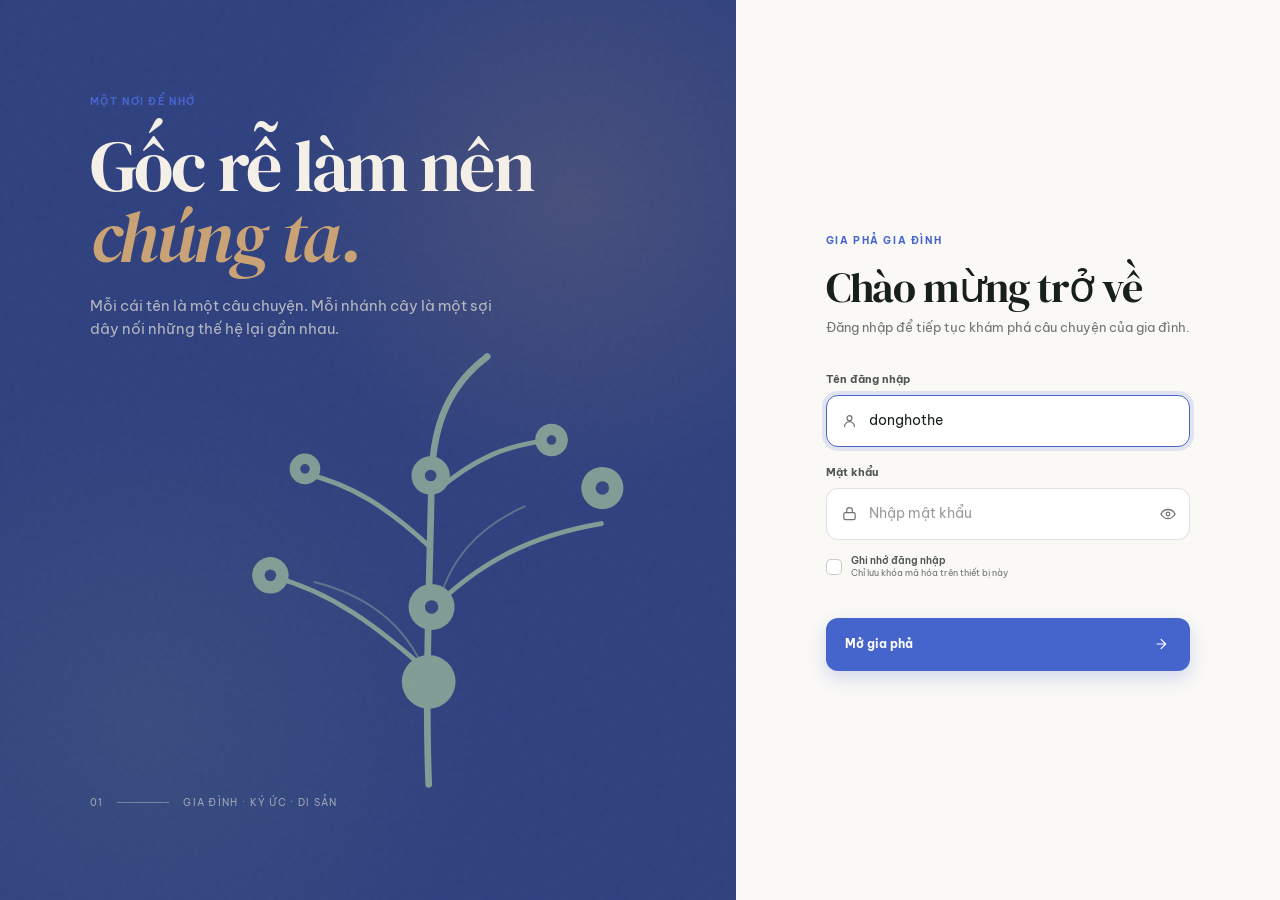
==== index.html @ c6f33d35 "first commit" ====
<!doctype html>
<html lang="vi">
  <head>
    <meta charset="UTF-8" />
    <meta name="viewport" content="width=device-width, initial-scale=1, viewport-fit=cover" />
    <meta name="theme-color" content="#f5f1e9" />
    <meta name="robots" content="noindex, nofollow, noarchive" />
    <title>Gia Phả · Nơi lưu giữ gốc rễ</title>
    <link rel="stylesheet" href="./styles.css" />
  </head>
  <body>
    <svg class="svg-sprite" aria-hidden="true" focusable="false">
      <defs>
        <symbol id="icon-search" viewBox="0 0 24 24"><circle cx="11" cy="11" r="6.8"/><path d="m16.2 16.2 4.3 4.3"/></symbol>
        <symbol id="icon-sun" viewBox="0 0 24 24"><circle cx="12" cy="12" r="3.5"/><path d="M12 2v2.2M12 19.8V22M4.93 4.93l1.55 1.55M17.52 17.52l1.55 1.55M2 12h2.2M19.8 12H22M4.93 19.07l1.55-1.55M17.52 6.48l1.55-1.55"/></symbol>
        <symbol id="icon-moon" viewBox="0 0 24 24"><path d="M20 15.6A8.4 8.4 0 0 1 8.4 4a8.4 8.4 0 1 0 11.6 11.6Z"/></symbol>
        <symbol id="icon-menu" viewBox="0 0 24 24"><path d="M4 7h16M4 12h16M4 17h16"/></symbol>
        <symbol id="icon-close" viewBox="0 0 24 24"><path d="m6 6 12 12M18 6 6 18"/></symbol>
        <symbol id="icon-plus" viewBox="0 0 24 24"><path d="M12 5v14M5 12h14"/></symbol>
        <symbol id="icon-minus" viewBox="0 0 24 24"><path d="M5 12h14"/></symbol>
        <symbol id="icon-home" viewBox="0 0 24 24"><path d="m3.5 10.8 8.5-7 8.5 7v8.7a1.5 1.5 0 0 1-1.5 1.5h-14A1.5 1.5 0 0 1 3.5 19.5Z"/><path d="M9.2 21v-6.2h5.6V21"/></symbol>
        <symbol id="icon-maximize" viewBox="0 0 24 24"><path d="M8.2 4H4v4.2M15.8 4H20v4.2M20 15.8V20h-4.2M4 15.8V20h4.2"/></symbol>
        <symbol id="icon-logout" viewBox="0 0 24 24"><path d="M14 4H5.8A1.8 1.8 0 0 0 4 5.8v12.4A1.8 1.8 0 0 0 5.8 20H14M11 12h9M17 8l4 4-4 4"/></symbol>
        <symbol id="icon-chevron" viewBox="0 0 24 24"><path d="m8 10 4 4 4-4"/></symbol>
        <symbol id="icon-arrow-left" viewBox="0 0 24 24"><path d="m15 5-7 7 7 7M8 12h13"/></symbol>
        <symbol id="icon-calendar" viewBox="0 0 24 24"><rect x="3.5" y="5" width="17" height="16" rx="2"/><path d="M7.5 3v4M16.5 3v4M3.5 9.5h17"/></symbol>
        <symbol id="icon-pin" viewBox="0 0 24 24"><path d="M12 21s6-5.4 6-11a6 6 0 0 0-12 0c0 5.6 6 11 6 11Z"/><circle cx="12" cy="10" r="2"/></symbol>
        <symbol id="icon-briefcase" viewBox="0 0 24 24"><rect x="3" y="7" width="18" height="13" rx="2"/><path d="M8 7V5.5A1.5 1.5 0 0 1 9.5 4h5A1.5 1.5 0 0 1 16 5.5V7M3 12h18M10 12v2h4v-2"/></symbol>
        <symbol id="icon-user" viewBox="0 0 24 24"><circle cx="12" cy="8" r="3.5"/><path d="M5 20a7 7 0 0 1 14 0"/></symbol>
        <symbol id="icon-lock" viewBox="0 0 24 24"><rect x="4" y="10" width="16" height="10" rx="2"/><path d="M8 10V7a4 4 0 0 1 8 0v3"/></symbol>
        <symbol id="icon-eye" viewBox="0 0 24 24"><path d="M2.5 12s3.3-6 9.5-6 9.5 6 9.5 6-3.3 6-9.5 6-9.5-6-9.5-6Z"/><circle cx="12" cy="12" r="2.4"/></symbol>
        <symbol id="icon-info" viewBox="0 0 24 24"><circle cx="12" cy="12" r="9"/><path d="M12 10.5v5M12 7.5h.01"/></symbol>
      </defs>
    </svg>

    <div class="app-shell" id="appShell">
      <section class="login-screen" id="loginScreen" aria-labelledby="loginTitle">
        <div class="login-art" aria-hidden="true">
          <div class="art-grain"></div>
          <div class="art-copy">
            <span class="eyebrow">MỘT NƠI ĐỂ NHỚ</span>
            <h1>Gốc rễ làm nên<br /><em>chúng ta.</em></h1>
            <p>Mỗi cái tên là một câu chuyện. Mỗi nhánh cây là một sợi dây nối những thế hệ lại gần nhau.</p>
          </div>
          <svg class="heritage-illustration" viewBox="0 0 560 500" fill="none">
            <path d="M278 472C274 370 279 264 281 151C283 92 302 54 339 26" stroke="currentColor" stroke-width="7" stroke-linecap="round"/>
            <path d="M280 357C225 307 176 271 114 255M280 291c49-50 105-79 178-91M280 225c-45-42-83-66-131-77M286 166c39-33 74-49 120-53" stroke="currentColor" stroke-width="5" stroke-linecap="round"/>
            <path d="M280 369c-21-61-63-93-121-108M286 292c12-55 44-88 92-110" stroke="currentColor" stroke-width="2" stroke-linecap="round" opacity=".55"/>
            <g fill="currentColor">
              <circle cx="113" cy="254" r="19"/><circle cx="459" cy="163" r="22"/><circle cx="149" cy="143" r="16"/><circle cx="406" cy="113" r="17"/><circle cx="280" cy="150" r="20"/><circle cx="281" cy="287" r="24"/><circle cx="278" cy="365" r="28"/>
            </g>
            <g fill="var(--login-art-bg)" opacity=".9"><circle cx="113" cy="254" r="6"/><circle cx="459" cy="163" r="7"/><circle cx="149" cy="143" r="5"/><circle cx="406" cy="113" r="5"/><circle cx="280" cy="150" r="6"/><circle cx="281" cy="287" r="7"/></g>
          </svg>
          <div class="art-foot"><span>01</span><span class="art-rule"></span><span>GIA ĐÌNH · KÝ ỨC · DI SẢN</span></div>
        </div>

        <div class="login-panel-wrap">
          <form class="login-card" id="loginForm" novalidate>
            <div class="login-heading">
              <span class="eyebrow">GIA PHẢ GIA ĐÌNH</span>
              <h2 id="loginTitle">Chào mừng trở về</h2>
              <p>Đăng nhập để tiếp tục khám phá câu chuyện của gia đình.</p>
            </div>
            <label class="field-label" for="username">Tên đăng nhập</label>
            <div class="input-wrap">
              <svg class="icon"><use href="#icon-user"></use></svg>
              <input id="username" name="username" value="donghothe" autocomplete="username" placeholder="Nhập tên đăng nhập" required />
            </div>
            <label class="field-label" for="password">Mật khẩu</label>
            <div class="input-wrap">
              <svg class="icon"><use href="#icon-lock"></use></svg>
              <input id="password" name="password" type="password" autocomplete="current-password" placeholder="Nhập mật khẩu" required />
              <button class="input-action" type="button" id="togglePassword" aria-label="Hiện mật khẩu"><svg class="icon"><use href="#icon-eye"></use></svg></button>
            </div>
            <label class="remember-row" for="rememberLogin"><input id="rememberLogin" type="checkbox" /><span class="remember-box" aria-hidden="true"></span><span class="remember-copy"><strong>Ghi nhớ đăng nhập</strong><small>Chỉ lưu khóa mã hóa trên thiết bị này</small></span></label>
            <p class="form-error" id="loginError" role="alert"></p>
            <button class="button button-primary login-button" type="submit" id="loginButton"><span class="button-label">Mở gia phả</span><span class="button-loading"><span class="spinner"></span> Đang mở dữ liệu…</span><svg class="button-arrow icon"><use href="#icon-arrow-left"></use></svg></button>
          </form>
        </div>
      </section>

      <section class="main-app" id="mainApp" hidden>
        <header class="topbar">
          <a class="brand" href="#top" aria-label="Về đầu trang">
            <span class="monogram" id="brandMonogram">G</span>
            <span class="brand-text"><strong id="brandName">Gia phả gia đình</strong><small>Family archive</small></span>
          </a>
          <nav class="desktop-nav" aria-label="Điều hướng chính">
            <button class="nav-button active" data-view="tree"><span>Cây gia phả</span></button>
            <button class="nav-button" data-view="members"><span>Thành viên</span></button><div class="desktop-theme-menu"><button class="nav-button theme-nav-trigger" id="desktopThemeMenuButton" aria-expanded="false">Chủ đề <span aria-hidden="true">⌄</span></button><div class="theme-options desktop-theme-options" id="desktopThemeOptions" role="group" aria-label="Chọn chủ đề" hidden></div></div>
          </nav>
          <div class="topbar-actions">
            <button class="icon-button search-trigger" id="searchTrigger" aria-label="Tìm kiếm thành viên"><svg class="icon"><use href="#icon-search"></use></svg><span class="search-hint">Tìm kiếm <kbd>⌘ K</kbd></span></button>
            <button class="icon-button theme-button" id="themeButton" aria-label="Đổi giao diện"><svg class="icon"><use href="#icon-sun"></use></svg></button>
            <button class="button button-quiet logout-button" id="logoutButton"><svg class="icon"><use href="#icon-logout"></use></svg><span>Đăng xuất</span></button>
            <button class="icon-button mobile-menu-button" id="mobileMenuButton" aria-label="Mở menu"><svg class="icon"><use href="#icon-menu"></use></svg></button>
          </div>
        </header>

        <main id="top">
          <section class="intro-section page-wrap">
            <div class="intro-copy">
              <span class="eyebrow">LƯU GIỮ NHỮNG ĐIỀU QUAN TRỌNG</span>
              <h1 id="familyTitle">Gốc rễ của chúng ta</h1>
              <p id="familyDescription">Khám phá những mối liên kết giữa các thế hệ.</p>
            </div>
            <div class="intro-meta"><span class="status-dot"></span><span>Kho lưu trữ riêng tư</span><span class="meta-divider"></span><span id="todayLabel">Mở trong trình duyệt</span></div>
          </section>

          <section class="stats-grid page-wrap" aria-label="Tổng quan gia phả">
            <article class="stat-card stat-featured"><div class="stat-number" id="memberCount">—</div><div><span class="stat-label">Thành viên</span><span class="stat-detail">được lưu giữ</span></div><span class="stat-mark">01</span></article>
            <article class="stat-card"><div class="stat-number" id="generationCount">—</div><div><span class="stat-label">Thế hệ</span><span class="stat-detail">qua thời gian</span></div><span class="stat-mark">02</span></article>
            <article class="stat-card"><div class="stat-number" id="branchCount">—</div><div><span class="stat-label">Nhánh chính</span><span class="stat-detail">đang kết nối</span></div><span class="stat-mark">03</span></article>
          </section>

          <section class="tree-section page-wrap" id="treeView">
            <div class="section-heading">
              <div><span class="eyebrow">BẢN ĐỒ GIA ĐÌNH</span><h2>Cây gia phả</h2></div>
              <div class="view-tools"><div class="segmented-control" role="tablist" aria-label="Chế độ xem"><button class="segment active" data-view="tree" role="tab">Cây</button><button class="segment" data-view="members" role="tab">Danh sách</button></div><button class="icon-button subtle-button" id="fitButton" aria-label="Vừa toàn bộ cây"><svg class="icon"><use href="#icon-maximize"></use></svg></button></div>
            </div>
            <div class="tree-card" id="treeCard">
              <div class="tree-toolbar"><div class="tree-context" id="treeContext"><span class="context-dot"></span><span>Toàn bộ gia phả</span></div><button class="text-button" id="clearFocusButton" hidden>Xem toàn bộ cây <svg class="icon"><use href="#icon-close"></use></svg></button></div>
              <div class="tree-viewport" id="treeViewport" tabindex="0" aria-label="Cây gia phả tương tác. Dùng chuột để kéo, cuộn để phóng to hoặc chọn một thành viên.">
                <div class="tree-loading" id="treeLoading"><span class="spinner"></span><span>Đang sắp xếp các thế hệ…</span></div>
                <svg id="familyTree" role="img" aria-label="Sơ đồ cây gia phả" draggable="false"></svg>
                <div class="generation-rail" id="generationLegend" aria-label="Chọn thế hệ"><div class="generation-rail-track"></div></div>
                <div class="canvas-controls" aria-label="Điều khiển cây gia phả"><button class="canvas-control" id="zoomInButton" aria-label="Phóng to"><svg class="icon"><use href="#icon-plus"></use></svg></button><button class="canvas-control" id="zoomOutButton" aria-label="Thu nhỏ"><svg class="icon"><use href="#icon-minus"></use></svg></button><span class="control-rule"></span><button class="canvas-control" id="homeButton" aria-label="Về trung tâm"><svg class="icon"><use href="#icon-home"></use></svg></button></div>
                <div class="tree-hint"><svg class="icon"><use href="#icon-info"></use></svg><span>Kéo để di chuyển · Cuộn để zoom · Nhấn đúp để xem hồ sơ</span></div>
              </div>
            </div>
          </section>

          <section class="members-section page-wrap" id="membersView" hidden>
            <div class="section-heading"><div><span class="eyebrow">KHO LƯU TRỮ</span><h2>Thành viên gia đình</h2></div><div class="member-sort"><label for="sortMembers">Sắp xếp</label><select id="sortMembers"><option value="name">Theo tên</option><option value="birth">Theo năm sinh</option><option value="generation">Theo thế hệ</option></select><svg class="icon"><use href="#icon-chevron"></use></svg></div></div>
            <div class="members-grid" id="membersGrid"></div>
          </section>
        </main>

        <aside class="detail-drawer" id="detailDrawer" aria-labelledby="detailName" aria-hidden="true"><div class="drawer-backdrop" id="drawerBackdrop"></div><div class="drawer-panel"><div class="drawer-top"><button class="icon-button" id="closeDrawer" aria-label="Đóng thông tin"><svg class="icon"><use href="#icon-close"></use></svg></button><span class="drawer-kicker">HỒ SƠ THÀNH VIÊN</span><button class="icon-button drawer-back" id="drawerBack" aria-label="Quay lại người trước" hidden><svg class="icon"><use href="#icon-arrow-left"></use></svg></button></div><div class="drawer-content" id="drawerContent"></div></div></aside>

        <dialog class="search-dialog" id="searchDialog" aria-labelledby="searchTitle"><div class="search-dialog-inner"><div class="search-head"><div><span class="eyebrow">TÌM TRONG GIA PHẢ</span><h2 id="searchTitle">Tìm một thành viên</h2></div><button class="icon-button" id="closeSearch" aria-label="Đóng tìm kiếm"><svg class="icon"><use href="#icon-close"></use></svg></button></div><div class="search-input-wrap"><svg class="icon"><use href="#icon-search"></use></svg><input id="searchInput" type="search" placeholder="Nhập tên, không dấu cũng được…" autocomplete="off" /></div><div class="search-results" id="searchResults"><div class="search-empty">Bắt đầu nhập để tìm trong gia phả.</div></div><div class="search-foot"><span><kbd>ESC</kbd> đóng</span><span><kbd>↑</kbd><kbd>↓</kbd> di chuyển <kbd>↵</kbd> chọn</span></div></div></dialog>
        <div class="mobile-menu" id="mobileMenu" hidden><button data-view="tree">Cây gia phả</button><button data-view="members">Thành viên</button><button class="theme-menu-trigger" id="themeMenuButton" aria-expanded="false">Chủ đề <span aria-hidden="true">⌄</span></button><div class="theme-options" id="themeOptions" role="group" aria-label="Chọn chủ đề" hidden><button class="theme-option" data-color-theme="blue" aria-checked="false" role="radio"><span class="theme-swatch" style="--swatch:#7692FF"></span><span>Xanh dương</span><small>#7692FF</small></button><button class="theme-option" data-color-theme="red" aria-checked="false" role="radio"><span class="theme-swatch" style="--swatch:#E73F1E"></span><span>Đỏ</span><small>#E73F1E</small></button><button class="theme-option" data-color-theme="yellow" aria-checked="false" role="radio"><span class="theme-swatch" style="--swatch:#FFF449"></span><span>Vàng</span><small>#FFF449</small></button><button class="theme-option" data-color-theme="green" aria-checked="false" role="radio"><span class="theme-swatch" style="--swatch:#7EC151"></span><span>Xanh lá cây</span><small>#7EC151</small></button><button class="theme-option" data-color-theme="orange" aria-checked="false" role="radio"><span class="theme-swatch" style="--swatch:#FF7F50"></span><span>Cam</span><small>#FF7F50</small></button></div><button id="mobileThemeButton">Đổi giao diện sáng/tối</button><button id="mobileLogoutButton">Đăng xuất</button></div>
        <div class="toast" id="toast" role="status" aria-live="polite"></div>
      </section>
    </div>
    <script type="module" src="./app.js"></script>
  </body>
</html>
---- styles.css ----
@import url('https://fonts.googleapis.com/css2?family=Be+Vietnam+Pro:wght@400;500;600;700&family=DM+Serif+Display:ital@0;1&display=swap');

:root {
  color-scheme: light;
  --bg: #f5f1e9;
  --bg-deep: #eee8dc;
  --surface: #fffdf9;
  --surface-raised: #ffffff;
  --surface-muted: #f0ebe1;
  --text: #29302c;
  --text-strong: #1c2622;
  --muted: #7b8179;
  --muted-strong: #626a62;
  --line: rgba(46, 61, 53, .14);
  --line-strong: rgba(46, 61, 53, .26);
  --accent: #4665cc;
  --accent-bright: #3655c0;
  --accent-soft: #e7ecff;
  --copper: #df1515;
  --copper-soft: #f1e2d4;
  --danger: #a05249;
  --shadow-sm: 0 5px 16px rgba(35, 45, 39, .06);
  --shadow-md: 0 18px 50px rgba(35, 45, 39, .11);
  --shadow-lg: 0 28px 75px rgba(35, 45, 39, .18);
  --radius-sm: 10px;
  --radius-md: 16px;
  --radius-lg: 24px;
  --font-body: 'Be Vietnam Pro', 'Segoe UI', system-ui, sans-serif;
  --font-display: 'DM Serif Display', Georgia, serif;
  --ease: cubic-bezier(.22, .61, .36, 1);
  --login-art-bg: #2e407e;
}

[data-theme='dark'] {
  color-scheme: dark;
  --bg: #19221e;
  --bg-deep: #141b18;
  --surface: #202b26;
  --surface-raised: #26332d;
  --surface-muted: #2b3831;
  --text: #e7e9df;
  --text-strong: #fbfaf3;
  --muted: #a2aaa0;
  --muted-strong: #bec5ba;
  --line: rgba(218, 230, 213, .13);
  --line-strong: rgba(218, 230, 213, .28);
  --accent: #a7c5a3;
  --accent-bright: #b9d4b4;
  --accent-soft: #31463a;
  --copper: #e42121;
  --copper-soft: #49392d;
  --danger: #e09b8d;
  --shadow-sm: 0 5px 16px rgba(0, 0, 0, .16);
  --shadow-md: 0 18px 50px rgba(0, 0, 0, .22);
  --shadow-lg: 0 28px 75px rgba(0, 0, 0, .32);
  --login-art-bg: #1c2e27;
}

@media (prefers-color-scheme: dark) {
  [data-theme='system'] {
    color-scheme: dark;
    --bg: #19221e; --bg-deep: #141b18; --surface: #202b26; --surface-raised: #26332d; --surface-muted: #2b3831;
    --text: #e7e9df; --text-strong: #fbfaf3; --muted: #a2aaa0; --muted-strong: #bec5ba;
    --line: rgba(218, 230, 213, .13); --line-strong: rgba(218, 230, 213, .28); --accent: #a7c5a3; --accent-bright: #b9d4b4; --accent-soft: #31463a; --copper: #d0a078; --copper-soft: #49392d; --danger: #e09b8d; --shadow-sm: 0 5px 16px rgba(0, 0, 0, .16); --shadow-md: 0 18px 50px rgba(0, 0, 0, .22); --shadow-lg: 0 28px 75px rgba(0, 0, 0, .32); --login-art-bg: #1c2e27;
  }
}

* { box-sizing: border-box; }
html { scroll-behavior: smooth; }
body { margin: 0; min-width: 320px; overflow-x: hidden; background: var(--bg); color: var(--text); font-family: var(--font-body); font-size: 14px; line-height: 1.55; -webkit-font-smoothing: antialiased; }
button, input, select { font: inherit; }
button { color: inherit; }
button, a { -webkit-tap-highlight-color: transparent; }
button:focus-visible, a:focus-visible, input:focus-visible, select:focus-visible, [tabindex]:focus-visible { outline: 3px solid color-mix(in srgb, var(--accent) 60%, transparent); outline-offset: 3px; }
.svg-sprite { position: absolute; width: 0; height: 0; overflow: hidden; }
.icon { width: 18px; height: 18px; fill: none; stroke: currentColor; stroke-width: 1.7; stroke-linecap: round; stroke-linejoin: round; flex: 0 0 auto; }
.eyebrow { color: var(--accent); font-size: 10px; font-weight: 700; letter-spacing: .16em; line-height: 1.2; }
.page-wrap { width: min(1380px, calc(100% - 80px)); margin-inline: auto; }
[hidden] { display: none !important; }

/* Login */
.login-screen { display: grid; grid-template-columns: minmax(0, 1.15fr) minmax(460px, .85fr); min-height: 100svh; background: var(--surface); animation: fade-in .6s var(--ease); }
.login-art { position: relative; display: flex; flex-direction: column; justify-content: space-between; overflow: hidden; padding: clamp(44px, 7vw, 100px); color: #eee9dc; background: var(--login-art-bg); isolation: isolate; }
.login-art::before { position: absolute; z-index: -1; inset: 0; background: radial-gradient(circle at 78% 22%, rgba(183, 147, 106, .18), transparent 32%), radial-gradient(circle at 20% 80%, rgba(142, 180, 136, .1), transparent 36%); content: ''; }
.art-grain { position: absolute; z-index: -1; inset: 0; opacity: .14; background-image: url("data:image/svg+xml,%3Csvg viewBox='0 0 160 160' xmlns='http://www.w3.org/2000/svg'%3E%3Cfilter id='n'%3E%3CfeTurbulence type='fractalNoise' baseFrequency='.85' numOctaves='3' stitchTiles='stitch'/%3E%3C/filter%3E%3Crect width='100%25' height='100%25' filter='url(%23n)' opacity='.25'/%3E%3C/svg%3E"); pointer-events: none; }
.art-copy { position: relative; z-index: 2; max-width: 520px; }
.art-copy h1 { margin: 20px 0 22px; color: #f5f0e7; font-family: var(--font-display); font-size: clamp(48px, 5.6vw, 86px); font-weight: 400; letter-spacing: -.035em; line-height: .98; }
.art-copy h1 em { color: #c9a275; font-style: italic; }
.art-copy p { max-width: 430px; margin: 0; color: rgba(238, 233, 220, .69); font-size: 15px; }
.heritage-illustration { position: absolute; right: 5%; bottom: 2%; width: min(73%, 620px); height: 69%; color: #a4c2a0; opacity: .7; }
.art-foot { display: flex; align-items: center; gap: 14px; color: rgba(238, 233, 220, .58); font-size: 10px; letter-spacing: .13em; }
.art-rule { width: 52px; height: 1px; background: rgba(238, 233, 220, .35); }
.login-panel-wrap { display: grid; place-items: center; padding: 48px 7vw; background: var(--surface); }
.login-card { width: min(100%, 420px); min-width: 0; }
.monogram { display: grid; place-items: center; width: 42px; height: 42px; border: 1px solid var(--line-strong); border-radius: 13px; color: var(--accent); font-family: var(--font-display); font-size: 24px; line-height: 1; }
.login-heading h2 { margin: 14px 0 8px; color: var(--text-strong); font-family: var(--font-display); font-size: 42px; font-weight: 400; letter-spacing: -.025em; line-height: 1.05; }
.login-heading p { margin: 0 0 34px; color: var(--muted); font-size: 13px; }
.field-label { display: block; margin: 17px 0 7px; color: var(--muted-strong); font-size: 11px; font-weight: 700; }
.input-wrap { display: flex; align-items: center; min-height: 51px; padding: 0 14px; border: 1px solid var(--line); border-radius: 12px; color: var(--muted); background: var(--surface-raised); transition: border-color .2s, box-shadow .2s; }
.input-wrap:focus-within { border-color: var(--accent); box-shadow: 0 0 0 4px color-mix(in srgb, var(--accent) 14%, transparent); }
.input-wrap > .icon { margin-right: 11px; width: 17px; }
.input-wrap input { width: 100%; min-width: 0; padding: 14px 0; border: 0; outline: 0; color: var(--text-strong); background: transparent; }
.input-wrap input::placeholder { color: var(--muted); opacity: .7; }
.input-action { display: grid; place-items: center; width: 34px; height: 34px; margin-right: -8px; border: 0; border-radius: 8px; color: var(--muted); background: transparent; cursor: pointer; }
.input-action:hover { color: var(--accent); background: var(--surface-muted); }
.remember-row { display: flex; align-items: center; gap: 9px; margin: 15px 0 2px; color: var(--muted-strong); cursor: pointer; }
.remember-row input { position: absolute; width: 1px; height: 1px; opacity: 0; pointer-events: none; }
.remember-box { position: relative; display: grid; place-items: center; flex: 0 0 auto; width: 16px; height: 16px; border: 1px solid var(--line-strong); border-radius: 5px; background: var(--surface-raised); transition: background .2s, border-color .2s; }
.remember-box::after { width: 7px; height: 4px; border-bottom: 1.5px solid #fff; border-left: 1.5px solid #fff; content: ''; opacity: 0; transform: rotate(-45deg) translate(1px, -1px); transition: opacity .2s; }
.remember-row input:checked + .remember-box { border-color: var(--accent); background: var(--accent); }
.remember-row input:checked + .remember-box::after { opacity: 1; }
.remember-row input:focus-visible + .remember-box { outline: 3px solid color-mix(in srgb, var(--accent) 26%, transparent); outline-offset: 2px; }
.remember-copy { display: flex; flex-direction: column; gap: 1px; line-height: 1.2; }
.remember-copy strong { color: var(--muted-strong); font-size: 10px; font-weight: 600; }
.remember-copy small { color: var(--muted); font-size: 9px; }
.form-error { min-height: 20px; margin: 10px 0 3px; color: var(--danger); font-size: 12px; }
.button { display: inline-flex; align-items: center; justify-content: center; gap: 9px; min-height: 45px; padding: 0 18px; border: 1px solid transparent; border-radius: 10px; font-size: 12px; font-weight: 700; cursor: pointer; transition: transform .2s var(--ease), background .2s, border-color .2s, box-shadow .2s; }
.button:hover { transform: translateY(-1px); }
.button:active { transform: translateY(0); }
.button-primary { color: var(--accent-contrast, #f8f5ea); background: var(--accent); box-shadow: 0 7px 18px color-mix(in srgb, var(--accent) 22%, transparent); }
.button-primary:hover { background: var(--accent-bright); box-shadow: 0 9px 24px color-mix(in srgb, var(--accent) 30%, transparent); }
.button-quiet { color: var(--muted-strong); border-color: var(--line); background: transparent; }
.button-quiet:hover { color: var(--text-strong); background: var(--surface-muted); }
.login-button { width: 100%; min-height: 53px; margin-top: 6px; border-radius: 12px; }
.button-arrow { transform: rotate(180deg); margin-left: auto; width: 16px; }
.button-loading { display: none; align-items: center; gap: 9px; }
.is-loading .button-label, .is-loading .button-arrow { display: none; }
.is-loading .button-loading { display: inline-flex; }
.spinner { display: inline-block; width: 15px; height: 15px; border: 2px solid currentColor; border-right-color: transparent; border-radius: 50%; animation: spin .8s linear infinite; }
.login-note { display: flex; justify-content: center; align-items: center; gap: 7px; margin: 23px 0 0; color: var(--muted); font-size: 10px; }
.login-note .icon { width: 13px; height: 13px; }

/* App chrome */
.main-app { min-height: 100svh; background: var(--bg); animation: fade-in .5s var(--ease); }
.topbar { position: sticky; z-index: 20; top: 0; display: flex; align-items: center; height: 74px; padding: 0 max(28px, calc((100vw - 1380px) / 2)); border-bottom: 1px solid var(--line); background: color-mix(in srgb, var(--bg) 88%, transparent); backdrop-filter: blur(18px); }
.brand { display: flex; align-items: center; gap: 12px; min-width: 230px; color: inherit; text-decoration: none; }
.brand-text { display: flex; flex-direction: column; line-height: 1.15; }
.brand-text strong { color: var(--text-strong); font-size: 12px; font-weight: 700; }
.brand-text small { margin-top: 3px; color: var(--muted); font-size: 9px; letter-spacing: .08em; text-transform: uppercase; }
.desktop-nav { display: flex; align-self: stretch; gap: 30px; margin-left: 35px; }
.nav-button { position: relative; padding: 0 2px; border: 0; color: var(--muted); background: transparent; font-size: 11px; cursor: pointer; }
.nav-button::after { position: absolute; right: 0; bottom: -1px; left: 0; height: 2px; border-radius: 2px; background: var(--accent); content: ''; opacity: 0; transform: scaleX(.4); transition: opacity .2s, transform .2s; }
.nav-button:hover, .nav-button.active { color: var(--text-strong); }
.nav-button.active::after { opacity: 1; transform: scaleX(1); }
.topbar-actions { display: flex; align-items: center; gap: 9px; margin-left: auto; }
.icon-button { display: inline-grid; place-items: center; width: 38px; height: 38px; padding: 0; border: 1px solid transparent; border-radius: 10px; color: var(--muted-strong); background: transparent; cursor: pointer; transition: color .2s, background .2s, border-color .2s; }
.icon-button:hover { border-color: var(--line); color: var(--text-strong); background: var(--surface-muted); }
.search-trigger { display: flex; justify-content: flex-start; width: 180px; padding: 0 10px; gap: 9px; border-color: var(--line); }
.search-trigger .icon { width: 16px; color: var(--muted); }
.search-hint { display: flex; align-items: center; justify-content: space-between; width: 100%; color: var(--muted); font-size: 11px; }
kbd { padding: 2px 5px; border: 1px solid var(--line); border-bottom-width: 2px; border-radius: 4px; color: var(--muted); font: 10px var(--font-body); }
.mobile-menu-button { display: none; }

/* Intro */
.intro-section { display: flex; align-items: flex-end; justify-content: space-between; gap: 30px; padding-top: clamp(46px, 7vw, 92px); padding-bottom: 34px; }
.intro-copy h1 { margin: 13px 0 8px; color: var(--text-strong); font-family: var(--font-display); font-size: clamp(42px, 5vw, 68px); font-weight: 400; letter-spacing: -.035em; line-height: 1; }
.intro-copy p { margin: 0; color: var(--muted); font-size: 13px; }
.intro-meta { display: flex; align-items: center; gap: 9px; padding-bottom: 7px; color: var(--muted); font-size: 10px; white-space: nowrap; }
.status-dot, .context-dot { display: inline-block; width: 7px; height: 7px; border-radius: 50%; background: #79a278; box-shadow: 0 0 0 4px color-mix(in srgb, #79a278 15%, transparent); }
.meta-divider { width: 1px; height: 15px; margin: 0 4px; background: var(--line); }
.stats-grid { display: grid; grid-template-columns: repeat(3, 1fr); gap: 12px; margin-bottom: clamp(52px, 7vw, 94px); }
.stat-card { position: relative; display: flex; align-items: baseline; gap: 16px; min-height: 104px; padding: 25px 28px; overflow: hidden; border: 1px solid var(--line); border-radius: var(--radius-md); background: var(--surface); }
.stat-featured { border-color: color-mix(in srgb, var(--accent) 35%, var(--line)); background: var(--accent-soft); }
.stat-number { color: var(--text-strong); font-family: var(--font-display); font-size: 43px; line-height: .9; }
.stat-label { display: block; color: var(--text-strong); font-size: 12px; font-weight: 700; }
.stat-detail { display: block; margin-top: 3px; color: var(--muted); font-size: 10px; }
.stat-mark { position: absolute; right: 20px; top: 18px; color: var(--muted); font-size: 9px; letter-spacing: .1em; opacity: .7; }

/* Tree section */
.tree-section, .members-section { padding-bottom: 80px; }
.section-heading { display: flex; align-items: flex-end; justify-content: space-between; margin-bottom: 19px; }
.section-heading h2 { margin: 9px 0 0; color: var(--text-strong); font-family: var(--font-display); font-size: 34px; font-weight: 400; letter-spacing: -.02em; line-height: 1; }
.view-tools { display: flex; align-items: center; gap: 9px; }
.segmented-control { display: flex; align-items: center; padding: 3px; border: 1px solid var(--line); border-radius: 9px; background: var(--surface); }
.segment { min-height: 30px; padding: 0 13px; border: 0; border-radius: 6px; color: var(--muted); background: transparent; font-size: 10px; cursor: pointer; }
.segment.active { color: var(--text-strong); background: var(--surface-muted); box-shadow: var(--shadow-sm); }
.subtle-button { border-color: var(--line); background: var(--surface); }
.tree-card { position: relative; overflow: hidden; border: 1px solid var(--line); border-radius: var(--radius-lg); background: var(--surface); box-shadow: var(--shadow-sm); }
.tree-toolbar { position: absolute; z-index: 4; top: 0; right: 0; left: 0; display: flex; align-items: center; justify-content: space-between; min-height: 57px; padding: 0 20px; border-bottom: 1px solid var(--line); background: color-mix(in srgb, var(--surface) 88%, transparent); backdrop-filter: blur(10px); }
.tree-context { display: flex; align-items: center; gap: 9px; color: var(--muted-strong); font-size: 10px; }
.text-button { display: inline-flex; align-items: center; gap: 6px; padding: 7px 9px; border: 0; border-radius: 7px; color: var(--accent); background: var(--accent-soft); font-size: 10px; font-weight: 700; cursor: pointer; }
.text-button .icon { width: 13px; height: 13px; }
.tree-viewport { position: relative; height: clamp(560px, 65vh, 760px); overflow: hidden; touch-action: none; cursor: grab; background-color: var(--surface); background-image: radial-gradient(color-mix(in srgb, var(--accent) 15%, transparent) .7px, transparent .7px); background-size: 23px 23px; }
.tree-viewport.is-dragging { cursor: grabbing; }
.tree-viewport::after { position: absolute; z-index: 0; inset: 0; background: linear-gradient(180deg, color-mix(in srgb, var(--surface) 10%, transparent), transparent 24%, transparent 77%, color-mix(in srgb, var(--surface) 45%, transparent)); pointer-events: none; content: ''; }
#familyTree { position: absolute; z-index: 1; inset: 57px 0 0; width: 100%; height: calc(100% - 57px); overflow: visible; }
.tree-loading { position: absolute; z-index: 5; inset: 57px 0 0; display: flex; align-items: center; justify-content: center; gap: 10px; color: var(--muted); font-size: 11px; background: color-mix(in srgb, var(--surface) 92%, transparent); transition: opacity .4s; }
.tree-loading.is-done { opacity: 0; pointer-events: none; }
.generation-rail { position: absolute; z-index: 5; top: 57px; bottom: 0; left: 0; width: 94px; overflow-x: hidden; overflow-y: auto; border-right: 1px solid var(--line); background: color-mix(in srgb, var(--surface) 84%, transparent); scrollbar-width: thin; scrollbar-color: var(--line-strong) transparent; touch-action: pan-y; backdrop-filter: blur(8px); }
.generation-rail::after { position: absolute; inset: 0 0 0 auto; width: 18px; background: linear-gradient(90deg, transparent, color-mix(in srgb, var(--surface) 86%, transparent)); content: ''; pointer-events: none; }
.generation-rail-track { position: relative; min-height: 100%; }
.generation-rail-button { position: absolute; left: 0; display: flex; align-items: center; width: 100%; min-height: 49px; padding: 7px 8px 7px 12px; border: 0; color: var(--muted); background: transparent; text-align: left; cursor: pointer; transition: color .25s, opacity .25s, background .25s; }
.generation-rail-button::before { width: 2px; height: 25px; margin-right: 9px; border-radius: 2px; background: var(--line-strong); content: ''; transition: background .25s, height .25s; }
.generation-rail-button span { display: block; max-width: 58px; font-size: 8px; font-weight: 700; letter-spacing: .12em; line-height: 1.35; }
.generation-rail-button:hover { color: var(--text-strong); background: color-mix(in srgb, var(--accent-soft) 60%, transparent); }
.generation-rail-button.active { color: var(--accent); background: color-mix(in srgb, var(--accent-soft) 72%, transparent); }
.generation-rail-button.active::before { height: 32px; background: var(--accent); }
.canvas-controls { position: absolute; z-index: 4; right: 18px; bottom: 18px; display: flex; align-items: center; padding: 5px; border: 1px solid var(--line); border-radius: 11px; background: color-mix(in srgb, var(--surface) 90%, transparent); box-shadow: var(--shadow-sm); backdrop-filter: blur(10px); }
.canvas-control { display: grid; place-items: center; width: 35px; height: 35px; border: 0; border-radius: 7px; color: var(--muted-strong); background: transparent; cursor: pointer; }
.canvas-control:hover { color: var(--text-strong); background: var(--surface-muted); }
.canvas-control .icon { width: 16px; height: 16px; }
.control-rule { width: 1px; height: 18px; margin: 0 3px; background: var(--line); }
.tree-hint { position: absolute; z-index: 3; bottom: 23px; left: 22px; display: flex; align-items: center; gap: 6px; color: var(--muted); font-size: 10px; opacity: .75; pointer-events: none; }
.tree-hint .icon { width: 13px; height: 13px; }

/* SVG tree */
.tree-node { cursor: pointer; outline: none; transition: opacity .3s; }
.tree-node .node-card { fill: var(--surface-raised); stroke: var(--line); stroke-width: 1.2; filter: drop-shadow(0 5px 7px rgba(35, 45, 39, .07)); transition: fill .25s, stroke .25s, stroke-width .25s; }
.node-photo { clip-path: circle(50% at 50% 50%); opacity: 0; transition: opacity .25s; }
.node-photo.loaded { opacity: 1; }
.node-photo.failed { display: none; }
.tree-node:hover .node-card, .tree-node:focus .node-card { stroke: var(--accent); }
.tree-node.selected .node-card { fill: var(--accent-soft); stroke: var(--accent); stroke-width: 2; }
.tree-node.related .node-card { stroke: color-mix(in srgb, var(--accent) 65%, var(--line)); }
.tree-node.dimmed { opacity: .27; }
.node-avatar { fill: var(--surface-muted); stroke: var(--line); stroke-width: 1; }
.tree-node.selected .node-avatar { fill: var(--surface); stroke: var(--accent); }
.node-avatar-text { fill: var(--accent); font: 700 12px var(--font-body); text-anchor: middle; dominant-baseline: central; }
.node-name { fill: var(--text-strong); font: 700 12px var(--font-body); }
.node-date { fill: var(--muted); font: 10px var(--font-body); }
.node-role { fill: var(--accent); font: 9px var(--font-body); }
.tree-edge { fill: none; stroke: color-mix(in srgb, var(--accent) 45%, var(--line)); stroke-width: 1.5; stroke-linecap: round; stroke-linejoin: round; transition: opacity .3s, stroke .3s, stroke-width .3s; }
.tree-edge.spouse { stroke: color-mix(in srgb, var(--copper) 64%, var(--line)); stroke-dasharray: 3 3; }
.tree-edge.dimmed { opacity: .13; }
.tree-edge.related { stroke: var(--accent-bright); stroke-width: 2.6; }
.tree-edge.sibling { stroke: color-mix(in srgb, var(--accent) 62%, var(--line)); stroke-width: 1.5; stroke-dasharray: 2 4; }
.generation-label { fill: var(--muted); font: 700 9px var(--font-body); letter-spacing: 1.5px; opacity: .7; }
.generation-band { fill: var(--accent); opacity: 0; pointer-events: none; transition: opacity .25s; }
.generation-band.active { opacity: .045; }

/* Members */
.member-sort { position: relative; display: flex; align-items: center; gap: 9px; color: var(--muted); font-size: 10px; }
.member-sort select { appearance: none; padding: 7px 29px 7px 10px; border: 1px solid var(--line); border-radius: 8px; outline: none; color: var(--text); background: var(--surface); font-size: 11px; cursor: pointer; }
.member-sort > .icon { position: absolute; right: 7px; width: 13px; pointer-events: none; }
.members-grid { display: grid; grid-template-columns: repeat(auto-fill, minmax(220px, 1fr)); gap: 13px; }
.member-list-card { display: flex; align-items: center; gap: 13px; min-height: 98px; padding: 17px; border: 1px solid var(--line); border-radius: var(--radius-md); background: var(--surface); text-align: left; cursor: pointer; transition: transform .25s var(--ease), border-color .25s, box-shadow .25s; }
.member-list-card:hover { border-color: var(--accent); box-shadow: var(--shadow-sm); transform: translateY(-2px); }
.member-avatar { position: relative; display: grid; place-items: center; flex: 0 0 auto; width: 44px; height: 44px; overflow: hidden; border-radius: 14px; color: var(--accent); background: var(--accent-soft); font-family: var(--font-display); font-size: 20px; }
.avatar-fallback { position: relative; z-index: 1; transition: opacity .25s; }
.member-photo { position: absolute; z-index: 2; inset: 0; width: 100%; height: 100%; object-fit: cover; opacity: 0; transition: opacity .25s; }
[data-photo-frame].has-photo .member-photo { opacity: 1; }
[data-photo-frame].has-photo .avatar-fallback { opacity: 0; }
.member-photo.failed { display: none; }
.member-list-card h3 { overflow: hidden; margin: 0; color: var(--text-strong); font-size: 12px; text-overflow: ellipsis; white-space: nowrap; }
.member-list-card p { margin: 4px 0 0; color: var(--muted); font-size: 10px; }
.member-list-card .icon { width: 14px; margin-left: auto; color: var(--muted); }

/* Drawer */
.detail-drawer { position: fixed; z-index: 40; inset: 0; visibility: hidden; pointer-events: none; transition: visibility 0s linear .35s; }
.detail-drawer.is-open { visibility: visible; pointer-events: auto; transition-delay: 0s; }
.drawer-backdrop { position: absolute; inset: 0; background: rgba(22, 31, 26, .28); opacity: 0; pointer-events: none; transition: opacity .35s var(--ease); backdrop-filter: blur(2px); }
.is-open .drawer-backdrop { opacity: 1; pointer-events: auto; }
.drawer-panel { position: absolute; top: 12px; right: 12px; bottom: 12px; display: flex; flex-direction: column; width: min(430px, calc(100% - 24px)); overflow: hidden; border: 1px solid var(--line); border-radius: 21px; background: var(--surface); box-shadow: var(--shadow-lg); pointer-events: auto; touch-action: pan-y; transform: translateX(calc(100% + 20px)); transition: transform .42s var(--ease); }
.is-open .drawer-panel { transform: translateX(0); }
.drawer-top { position: relative; display: flex; align-items: center; justify-content: space-between; min-height: 64px; padding: 0 18px; border-bottom: 1px solid var(--line); }
.drawer-top .icon-button { border-color: var(--line); }
.drawer-kicker { color: var(--muted); font-size: 9px; font-weight: 700; letter-spacing: .15em; }
.drawer-back { position: absolute; right: 18px; }
.drawer-content { overflow: auto; padding: 30px 30px 40px; }
.person-hero { display: flex; flex-direction: column; align-items: center; justify-content: center; gap: 15px; padding-bottom: 26px; border-bottom: 1px solid var(--line); text-align: center; }
.person-hero-avatar { position: relative; display: grid; place-items: center; flex: 0 0 auto; width: 128px; height: 128px; overflow: hidden; border: 1px solid var(--accent); border-radius: 36px; color: var(--accent); background: var(--accent-soft); font-family: var(--font-display); font-size: 42px; box-shadow: 0 12px 28px color-mix(in srgb, var(--accent) 14%, transparent); }
.person-hero-avatar .member-photo { border-radius: inherit; }
.person-hero h2 { margin: 0 0 6px; color: var(--text-strong); font-family: var(--font-display); font-size: 29px; font-weight: 400; line-height: 1.05; }
.person-years { margin: 0; color: var(--muted); font-size: 12px; }
.person-facts { display: grid; grid-template-columns: 1fr 1fr; gap: 1px; margin: 24px 0; overflow: hidden; border: 1px solid var(--line); border-radius: 12px; background: var(--line); }
.person-fact { min-height: 73px; padding: 13px; background: var(--surface); }
.person-fact .icon { width: 15px; height: 15px; margin-bottom: 5px; color: var(--accent); }
.person-fact strong { display: block; overflow: hidden; color: var(--text-strong); font-size: 11px; font-weight: 600; text-overflow: ellipsis; white-space: nowrap; }
.person-fact span { display: block; margin-top: 2px; color: var(--muted); font-size: 9px; }
.drawer-block { margin-top: 25px; }
.drawer-block h3 { margin: 0 0 11px; color: var(--muted); font-size: 10px; font-weight: 700; letter-spacing: .12em; text-transform: uppercase; }
.relation-list { display: flex; flex-direction: column; gap: 7px; }
.relation-button { display: flex; align-items: center; gap: 10px; width: 100%; min-height: 49px; padding: 7px 9px; border: 1px solid var(--line); border-radius: 10px; color: inherit; background: transparent; text-align: left; cursor: pointer; transition: border-color .2s, background .2s; }
.relation-button:hover { border-color: var(--accent); background: var(--accent-soft); }
.relation-avatar { display: grid; place-items: center; width: 32px; height: 32px; border-radius: 9px; color: var(--accent); background: var(--surface-muted); font-family: var(--font-display); font-size: 16px; }
.relation-text { flex: 1; min-width: 0; }
.relation-text strong { display: block; overflow: hidden; color: var(--text-strong); font-size: 11px; text-overflow: ellipsis; white-space: nowrap; }
.relation-text span { display: block; color: var(--muted); font-size: 9px; }
.relation-button > .icon { width: 14px; color: var(--muted); transform: rotate(180deg); }
.person-note { margin: 0; padding: 13px 14px; border-left: 2px solid var(--copper); color: var(--muted-strong); background: var(--copper-soft); font-size: 11px; }
.lineage-actions { display: grid; grid-template-columns: 1fr 1fr 1fr; gap: 6px; }
.lineage-button { padding: 9px 4px; border: 1px solid var(--line); border-radius: 8px; color: var(--muted-strong); background: transparent; font-size: 10px; cursor: pointer; }
.lineage-button:hover, .lineage-button.active { border-color: var(--accent); color: var(--accent); background: var(--accent-soft); }

/* Search */
.search-dialog { width: min(600px, calc(100% - 28px)); padding: 0; border: 1px solid var(--line); border-radius: 19px; color: var(--text); background: var(--surface); box-shadow: var(--shadow-lg); }
.search-dialog::backdrop { background: rgba(22, 31, 26, .32); backdrop-filter: blur(4px); }
.search-dialog-inner { padding: 25px; }
.search-head { display: flex; align-items: flex-start; justify-content: space-between; margin-bottom: 20px; }
.search-head h2 { margin: 8px 0 0; color: var(--text-strong); font-family: var(--font-display); font-size: 28px; font-weight: 400; line-height: 1; }
.search-input-wrap { display: flex; align-items: center; min-height: 52px; padding: 0 15px; border: 1px solid var(--accent); border-radius: 11px; color: var(--accent); background: var(--surface-raised); box-shadow: 0 0 0 4px color-mix(in srgb, var(--accent) 11%, transparent); }
.search-input-wrap input { width: 100%; padding: 14px 12px; border: 0; outline: 0; color: var(--text-strong); background: transparent; }
.search-results { display: flex; flex-direction: column; gap: 5px; min-height: 140px; max-height: 360px; margin: 17px -7px 0; overflow-y: auto; }
.search-empty { display: grid; place-items: center; min-height: 130px; color: var(--muted); font-size: 11px; }
.search-result { display: flex; align-items: center; gap: 11px; padding: 9px; border: 1px solid transparent; border-radius: 10px; text-align: left; cursor: pointer; }
.search-result:hover, .search-result.highlighted { border-color: var(--line); background: var(--surface-muted); }
.search-result .member-avatar { width: 38px; height: 38px; border-radius: 11px; font-size: 17px; }
.search-result-copy { flex: 1; min-width: 0; }
.search-result-copy strong { display: block; overflow: hidden; color: var(--text-strong); font-size: 11px; text-overflow: ellipsis; white-space: nowrap; }
.search-result-copy span { display: block; margin-top: 2px; color: var(--muted); font-size: 10px; }
.search-result > .icon { width: 14px; color: var(--muted); transform: rotate(180deg); }
.search-foot { display: flex; justify-content: space-between; margin-top: 12px; color: var(--muted); font-size: 9px; }
.search-foot kbd { margin-left: 3px; }
.search-foot kbd:first-child { margin-left: 0; }

.mobile-menu { position: fixed; z-index: 30; top: 64px; right: 15px; display: flex; flex-direction: column; min-width: 190px; padding: 6px; border: 1px solid var(--line); border-radius: 12px; background: var(--surface); box-shadow: var(--shadow-md); animation: slide-down .2s var(--ease); }
.mobile-menu button { padding: 12px; border: 0; border-radius: 7px; color: var(--muted-strong); background: transparent; text-align: left; font-size: 11px; cursor: pointer; }
.mobile-menu button:hover { color: var(--text-strong); background: var(--surface-muted); }
.toast { position: fixed; z-index: 70; right: 20px; bottom: 20px; max-width: 330px; padding: 12px 15px; border: 1px solid var(--line); border-radius: 10px; color: var(--text-strong); background: var(--surface-raised); box-shadow: var(--shadow-md); font-size: 11px; opacity: 0; pointer-events: none; transform: translateY(12px); transition: opacity .25s, transform .25s; }
.toast.is-visible { opacity: 1; transform: translateY(0); }

@keyframes fade-in { from { opacity: 0; } to { opacity: 1; } }
@keyframes slide-down { from { opacity: 0; transform: translateY(-6px); } to { opacity: 1; transform: translateY(0); } }
@keyframes spin { to { transform: rotate(360deg); } }

@media (max-width: 900px) {
  .login-screen { grid-template-columns: minmax(0, 1fr) minmax(360px, .9fr); }
  .login-art { padding: 50px 42px; }
  .heritage-illustration { right: -13%; width: 72%; }
  .brand { min-width: 0; }
  .desktop-nav { margin-left: 18px; gap: 17px; }
  .search-trigger { width: 39px; padding: 0; justify-content: center; }
  .search-hint { display: none; }
  .page-wrap { width: min(100% - 44px, 1380px); }
}

@media (max-width: 700px) {
  .login-screen { display: block; min-height: 100svh; }
  .login-art { min-height: 246px; padding: 34px 25px 26px; }
  .art-copy h1 { margin: 12px 0 0; font-size: 43px; }
  .art-copy p { display: none; }
  .heritage-illustration { right: -15%; bottom: -18%; width: 66%; height: 96%; opacity: .62; }
  .art-foot { position: absolute; right: 25px; bottom: 27px; font-size: 8px; }
  .art-foot span:first-child, .art-rule { display: none; }
  .login-panel-wrap { display: block; padding: 37px 25px 42px; }
  .login-heading p { max-width: 100%; }
  .login-heading h2 { font-size: 35px; }
  .login-heading p { margin-bottom: 27px; }
  .topbar { height: 64px; padding: 0 15px; }
  .brand-text small { display: none; }
  .brand-text strong { max-width: 150px; overflow: hidden; text-overflow: ellipsis; white-space: nowrap; }
  .desktop-nav, .logout-button { display: none; }
  .mobile-menu-button { display: inline-grid; }
  .theme-button { display: none; }
  .topbar-actions { gap: 2px; }
  .page-wrap { width: calc(100% - 30px); }
  .intro-section { display: block; padding-top: 43px; padding-bottom: 25px; }
  .intro-copy h1 { font-size: 43px; }
  .intro-meta { padding-top: 20px; font-size: 9px; }
  .stats-grid { gap: 7px; margin-bottom: 56px; }
  .stat-card { display: block; min-height: 101px; padding: 17px 13px; }
  .stat-number { margin-bottom: 9px; font-size: 36px; }
  .stat-label { font-size: 10px; }
  .stat-detail { font-size: 9px; }
  .stat-mark { top: 11px; right: 11px; font-size: 8px; }
  .section-heading { align-items: center; }
  .section-heading h2 { font-size: 30px; }
  .view-tools .subtle-button { display: none; }
  .segmented-control { display: none; }
  .tree-card { margin-inline: -15px; border-radius: 0; border-right: 0; border-left: 0; }
  .tree-viewport { height: 610px; }
  .tree-hint { display: none; }
  .generation-rail { width: 56px; }
  .generation-rail-button { justify-content: center; min-height: 45px; padding: 5px 3px; }
  .generation-rail-button::before { display: none; }
  .generation-rail-button span { max-width: 48px; font-size: 7px; letter-spacing: .08em; text-align: center; }
  .tree-toolbar { padding: 0 15px; }
  .drawer-panel { top: auto; right: 0; bottom: 0; left: 0; width: 100%; max-height: min(87svh, 730px); border-right: 0; border-bottom: 0; border-radius: 22px 22px 0 0; transform: translateY(100%); }
  .is-open .drawer-panel { transform: translateY(0); }
  .drawer-top { min-height: 57px; }
  .drawer-top::before { position: absolute; top: 9px; left: calc(50% - 18px); width: 36px; height: 3px; border-radius: 4px; background: var(--line-strong); content: ''; }
  .drawer-kicker { margin-top: 7px; }
  .drawer-content { padding: 24px 20px 34px; }
  .search-dialog { width: 100%; height: 100%; max-height: 100%; margin: 0; border: 0; border-radius: 0; }
  .search-dialog-inner { padding: 22px 17px; }
  .search-results { max-height: calc(100svh - 250px); }
  .search-foot { display: none; }
  .members-section { padding-top: 43px; }
  .member-sort label { display: none; }
  .members-grid { grid-template-columns: 1fr; }
}

@media (max-width: 390px) {
  .art-copy h1 { font-size: 37px; }
  .art-foot { letter-spacing: .07em; }
  .intro-copy h1 { font-size: 38px; }
  .stat-card { padding-inline: 10px; }
  .stat-number { font-size: 32px; }
}

@media (prefers-reduced-motion: reduce) {
  *, *::before, *::after { animation-duration: .01ms !important; animation-iteration-count: 1 !important; scroll-behavior: auto !important; transition-duration: .01ms !important; }
}

/* The tree canvas is a drag surface, so its cards must never become a text-selection surface. */
.tree-viewport,
.tree-viewport * {
  -webkit-user-select: none;
  -moz-user-select: none;
  -ms-user-select: none;
  user-select: none;
  -webkit-touch-callout: none;
}

/* Prevent native image/layer dragging from competing with camera pan. */
.tree-viewport svg,.tree-viewport svg *{-webkit-user-drag:none;user-drag:none}

/* Birth-order badge: distinct from generation labels and omitted when siblingOrder is unavailable. */
.sibling-order-badge circle { fill: color-mix(in srgb, var(--accent) 18%, transparent); stroke: var(--accent); stroke-width: 1; }
.sibling-order-badge text { fill: var(--accent); font: 700 8px var(--font-body); text-anchor: middle; dominant-baseline: middle; }

/* Keep relation targets comfortable to tap on narrow screens. */
@media (max-width: 460px) {
  .relation-button { min-height: 54px; padding-inline: 10px; }
  .drawer-content { padding-inline: 17px; }
  .person-facts { margin-block: 18px; }
}

/* Explicit light theme keeps native controls and inherited SVG colors light even when the OS is dark. */
html[data-theme='light']{color-scheme:light;--bg:#f5f1e9;--bg-deep:#eee8dc;--surface:#fffdf9;--surface-raised:#ffffff;--surface-muted:#f0ebe1;--text:#29302c;--text-strong:#1c2622;--muted:#7b8179;--muted-strong:#626a62;--line:rgba(46,61,53,.14);--line-strong:rgba(46,61,53,.26);--accent:#4665cc;--accent-bright:#3655c0;--accent-soft:#e7ecff;--accent-contrast:#fff;--copper:#b27a52;--copper-soft:#f1e2d4;--danger:#a05249;--shadow-sm:0 5px 16px rgba(35,45,39,.06);--shadow-md:0 18px 50px rgba(35,45,39,.11);--shadow-lg:0 28px 75px rgba(35,45,39,.18);--login-art-bg:#2e407e}

/* Viewer color theme palettes. */
:root { --accent-contrast:#fff; --theme-swatch:#7692FF; }
html[data-color-theme='blue'] { --accent:#4665cc; --accent-bright:#3655c0; --accent-soft:#e7ecff; --accent-contrast:#fff; --theme-swatch:#7692FF; --login-art-bg:#2e407e; }
html[data-color-theme='red'] { --accent:#b83219; --accent-bright:#9f2813; --accent-soft:#ffe6df; --accent-contrast:#fff; --theme-swatch:#E73F1E; --login-art-bg:#6e2418; }
html[data-color-theme='yellow'] { --accent:#8a7e00; --accent-bright:#706700; --accent-soft:#fffbd0; --accent-contrast:#2b2700; --theme-swatch:#FFF449; --login-art-bg:#655d00; }
html[data-color-theme='green'] { --accent:#4f8d27; --accent-bright:#3e751e; --accent-soft:#e9f6dc; --accent-contrast:#fff; --theme-swatch:#7EC151; --login-art-bg:#315820; }
html[data-color-theme='orange'] { --accent:#d45a31; --accent-bright:#b84725; --accent-soft:#ffebe4; --accent-contrast:#fff; --theme-swatch:#FF7F50; --login-art-bg:#70331f; }
html[data-theme='dark'][data-color-theme] { --bg:#171b24; --bg-deep:#11151d; --surface:#202631; --surface-raised:#29313f; --surface-muted:#303a4a; --text:#e9edf4; --text-strong:#fff; --muted:#abb4c2; --muted-strong:#d0d7e1; --line:rgba(224,232,248,.15); --line-strong:rgba(224,232,248,.29); --shadow-sm:0 5px 16px rgba(0,0,0,.18); --shadow-md:0 18px 50px rgba(0,0,0,.27); --shadow-lg:0 28px 75px rgba(0,0,0,.38); --login-art-bg:#111827; }
html[data-theme='dark'][data-color-theme='blue'] { --accent:#aebcff; --accent-bright:#c3ccff; --accent-soft:#303d67; --accent-contrast:#172044; }
html[data-theme='dark'][data-color-theme='red'] { --accent:#ff9079; --accent-bright:#ffab98; --accent-soft:#542b25; --accent-contrast:#39150e; }
html[data-theme='dark'][data-color-theme='yellow'] { --accent:#fff449; --accent-bright:#fff77a; --accent-soft:#514d18; --accent-contrast:#292700; }
html[data-theme='dark'][data-color-theme='green'] { --accent:#a4da78; --accent-bright:#b6e58f; --accent-soft:#304b28; --accent-contrast:#16300b; }
html[data-theme='dark'][data-color-theme='orange'] { --accent:#ff9c78; --accent-bright:#ffb294; --accent-soft:#553126; --accent-contrast:#3b170d; }

/* System dark palette override */
@media (prefers-color-scheme: dark) {
  html[data-theme='system'][data-color-theme] { --bg:#171b24; --bg-deep:#11151d; --surface:#202631; --surface-raised:#29313f; --surface-muted:#303a4a; --text:#e9edf4; --text-strong:#fff; --muted:#abb4c2; --muted-strong:#d0d7e1; --line:rgba(224,232,248,.15); --line-strong:rgba(224,232,248,.29); --shadow-sm:0 5px 16px rgba(0,0,0,.18); --shadow-md:0 18px 50px rgba(0,0,0,.27); --shadow-lg:0 28px 75px rgba(0,0,0,.38); --login-art-bg:#111827; }
  html[data-theme='system'][data-color-theme='blue'] { --accent:#aebcff; --accent-bright:#c3ccff; --accent-soft:#303d67; --accent-contrast:#172044; }
  html[data-theme='system'][data-color-theme='red'] { --accent:#ff9079; --accent-bright:#ffab98; --accent-soft:#542b25; --accent-contrast:#39150e; }
  html[data-theme='system'][data-color-theme='yellow'] { --accent:#fff449; --accent-bright:#fff77a; --accent-soft:#514d18; --accent-contrast:#292700; }
  html[data-theme='system'][data-color-theme='green'] { --accent:#a4da78; --accent-bright:#b6e58f; --accent-soft:#304b28; --accent-contrast:#16300b; }
  html[data-theme='system'][data-color-theme='orange'] { --accent:#ff9c78; --accent-bright:#ffb294; --accent-soft:#553126; --accent-contrast:#3b170d; }
}


/* Theme selector nested in mobile menu */
.theme-menu-trigger { display:flex !important; align-items:center; justify-content:space-between; width:100%; font-weight:700 !important; }
.theme-options { display:grid; gap:2px; margin:0 0 5px; padding:4px; border:1px solid var(--line); border-radius:9px; background:var(--surface-muted); }
.theme-option { display:grid !important; grid-template-columns:18px 1fr auto; align-items:center; gap:7px; width:100%; min-height:34px; margin:0 !important; padding:7px 8px !important; border-radius:6px !important; color:var(--muted-strong) !important; background:transparent !important; font-size:10px !important; font-weight:700 !important; text-align:left; }
.theme-option:hover, .theme-option[aria-checked='true'] { color:var(--text-strong) !important; background:var(--surface) !important; }
.theme-option[aria-checked='true'] { box-shadow:inset 2px 0 var(--accent); }
.theme-swatch { display:block; width:14px; height:14px; border:1px solid color-mix(in srgb, var(--swatch) 70%, var(--text-strong)); border-radius:50%; background:var(--swatch); }
.theme-option small { color:var(--muted); font-size:8px; font-weight:600; }


/* Desktop theme menu */
.desktop-theme-menu{position:relative;display:flex;align-items:center}
.theme-nav-trigger{gap:5px}
.desktop-theme-options{position:absolute;z-index:60;top:calc(100% + 10px);right:0;width:215px;box-shadow:var(--shadow-md)}
@media(max-width:700px){.desktop-theme-menu{display:none}}


/* Warm near-white light surface for every color theme. */
html[data-theme='light'][data-color-theme]{color-scheme:light;--bg:#FAF9F6;--bg-deep:#F3F1EC;--surface:#FAF9F6;--surface-raised:#FFFFFF;--surface-muted:#F1F0EC;--text:#29302C;--text-strong:#18201D;--muted:#6F756F;--muted-strong:#4F5650;--line:rgba(41,48,44,.14);--line-strong:rgba(41,48,44,.25);--shadow-sm:0 5px 16px rgba(35,45,39,.06);--shadow-md:0 18px 50px rgba(35,45,39,.11);--shadow-lg:0 28px 75px rgba(35,45,39,.18)}
@media (prefers-color-scheme: light){html[data-theme='system'][data-color-theme]{color-scheme:light;--bg:#FAF9F6;--bg-deep:#F3F1EC;--surface:#FAF9F6;--surface-raised:#FFFFFF;--surface-muted:#F1F0EC;--text:#29302C;--text-strong:#18201D;--muted:#6F756F;--muted-strong:#4F5650;--line:rgba(41,48,44,.14);--line-strong:rgba(41,48,44,.25);--shadow-sm:0 5px 16px rgba(35,45,39,.06);--shadow-md:0 18px 50px rgba(35,45,39,.11);--shadow-lg:0 28px 75px rgba(35,45,39,.18)}}

/* Keep the zoom hint clear of the generation rail. */
.tree-hint{left:116px}
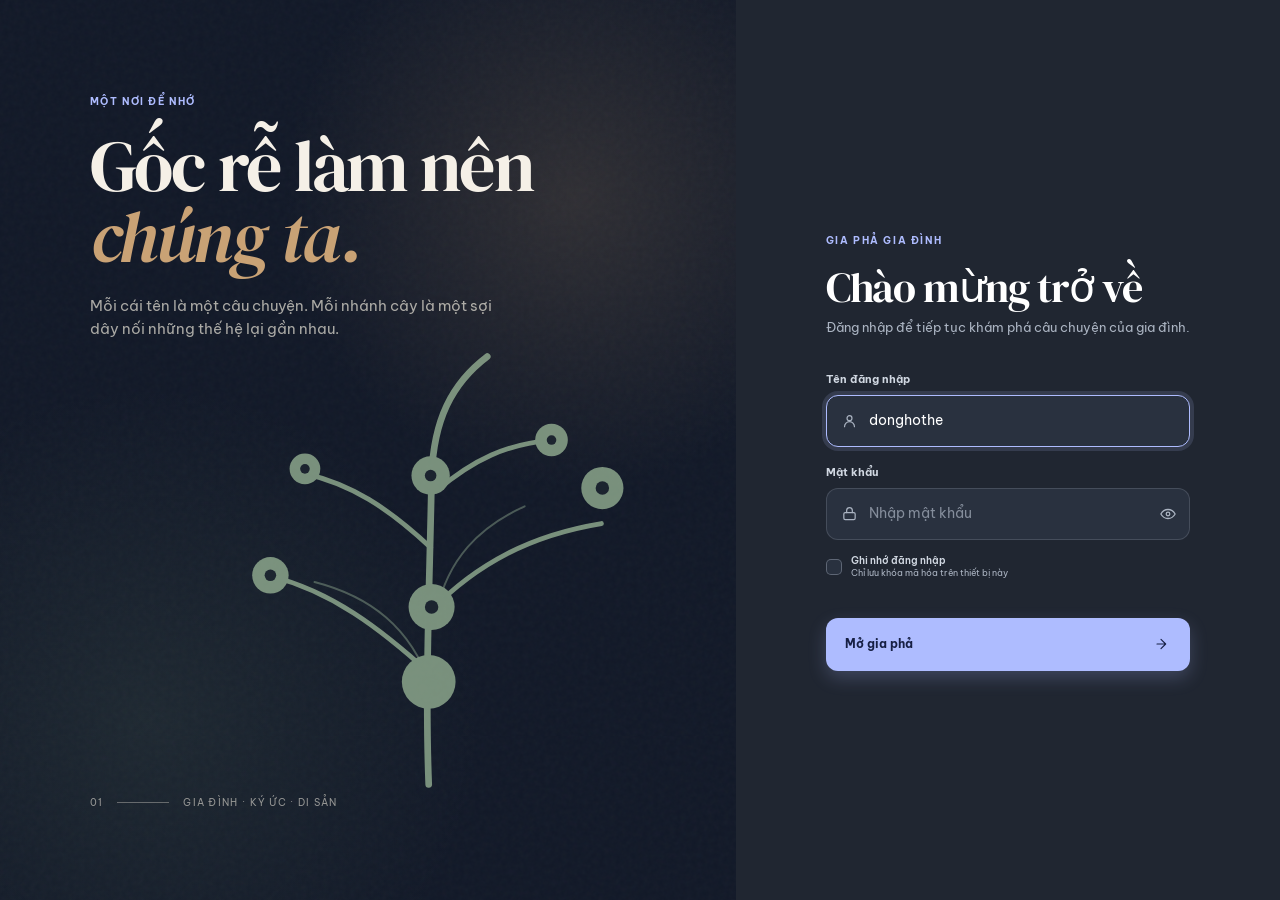
==== commit 661b4ca2: "Initial commit cho family-tree-viewer" ====
--- a/index.html
+++ b/index.html
@@ -20,6 +20,8 @@
         <symbol id="icon-minus" viewBox="0 0 24 24"><path d="M5 12h14"/></symbol>
         <symbol id="icon-home" viewBox="0 0 24 24"><path d="m3.5 10.8 8.5-7 8.5 7v8.7a1.5 1.5 0 0 1-1.5 1.5h-14A1.5 1.5 0 0 1 3.5 19.5Z"/><path d="M9.2 21v-6.2h5.6V21"/></symbol>
         <symbol id="icon-maximize" viewBox="0 0 24 24"><path d="M8.2 4H4v4.2M15.8 4H20v4.2M20 15.8V20h-4.2M4 15.8V20h4.2"/></symbol>
+        <symbol id="icon-fullscreen" viewBox="0 0 24 24"><path d="M8 4H4v4M16 4h4v4M20 16v4h-4M4 16v4h4"/></symbol>
+        <symbol id="icon-fullscreen-exit" viewBox="0 0 24 24"><path d="M9 4v5H4M15 4v5h5M20 15h-5v5M4 15h5v5"/></symbol>
         <symbol id="icon-logout" viewBox="0 0 24 24"><path d="M14 4H5.8A1.8 1.8 0 0 0 4 5.8v12.4A1.8 1.8 0 0 0 5.8 20H14M11 12h9M17 8l4 4-4 4"/></symbol>
         <symbol id="icon-chevron" viewBox="0 0 24 24"><path d="m8 10 4 4 4-4"/></symbol>
         <symbol id="icon-arrow-left" viewBox="0 0 24 24"><path d="m15 5-7 7 7 7M8 12h13"/></symbol>
@@ -124,7 +126,7 @@
                 <div class="tree-loading" id="treeLoading"><span class="spinner"></span><span>Đang sắp xếp các thế hệ…</span></div>
                 <svg id="familyTree" role="img" aria-label="Sơ đồ cây gia phả" draggable="false"></svg>
                 <div class="generation-rail" id="generationLegend" aria-label="Chọn thế hệ"><div class="generation-rail-track"></div></div>
-                <div class="canvas-controls" aria-label="Điều khiển cây gia phả"><button class="canvas-control" id="zoomInButton" aria-label="Phóng to"><svg class="icon"><use href="#icon-plus"></use></svg></button><button class="canvas-control" id="zoomOutButton" aria-label="Thu nhỏ"><svg class="icon"><use href="#icon-minus"></use></svg></button><span class="control-rule"></span><button class="canvas-control" id="homeButton" aria-label="Về trung tâm"><svg class="icon"><use href="#icon-home"></use></svg></button></div>
+                <div class="canvas-controls" aria-label="Điều khiển cây gia phả"><button class="canvas-control" id="zoomInButton" aria-label="Phóng to"><svg class="icon"><use href="#icon-plus"></use></svg></button><button class="canvas-control" id="zoomOutButton" aria-label="Thu nhỏ"><svg class="icon"><use href="#icon-minus"></use></svg></button><span class="control-rule"></span><button class="canvas-control" id="homeButton" aria-label="Về trung tâm"><svg class="icon"><use href="#icon-home"></use></svg></button><span class="control-rule"></span><button class="canvas-control" id="fullscreenButton" aria-label="Toàn màn hình" aria-pressed="false"><svg class="icon"><use href="#icon-fullscreen"></use></svg></button></div>
                 <div class="tree-hint"><svg class="icon"><use href="#icon-info"></use></svg><span>Kéo để di chuyển · Cuộn để zoom · Nhấn đúp để xem hồ sơ</span></div>
               </div>
             </div>
--- a/styles.css
+++ b/styles.css
@@ -203,6 +203,13 @@
 .tree-hint { position: absolute; z-index: 3; bottom: 23px; left: 22px; display: flex; align-items: center; gap: 6px; color: var(--muted); font-size: 10px; opacity: .75; pointer-events: none; }
 .tree-hint .icon { width: 13px; height: 13px; }
 
+/* Fullscreen tree canvas */
+.tree-viewport:fullscreen, .tree-viewport:-webkit-full-screen, .tree-viewport.is-app-fullscreen { position: fixed; z-index: 100; inset: 0; width: 100vw; height: 100svh; max-width: none; border-radius: 0; }
+.tree-viewport:fullscreen #familyTree, .tree-viewport:-webkit-full-screen #familyTree, .tree-viewport.is-app-fullscreen #familyTree { inset: 0; width: 100%; height: 100%; }
+.tree-viewport:fullscreen .tree-loading, .tree-viewport:-webkit-full-screen .tree-loading, .tree-viewport.is-app-fullscreen .tree-loading { inset: 0; }
+.tree-viewport:fullscreen .generation-rail, .tree-viewport:-webkit-full-screen .generation-rail, .tree-viewport.is-app-fullscreen .generation-rail { top: 0; }
+body.tree-fullscreen-fallback { overflow: hidden; }
+
 /* SVG tree */
 .tree-node { cursor: pointer; outline: none; transition: opacity .3s; }
 .tree-node .node-card { fill: var(--surface-raised); stroke: var(--line); stroke-width: 1.2; filter: drop-shadow(0 5px 7px rgba(35, 45, 39, .07)); transition: fill .25s, stroke .25s, stroke-width .25s; }
@@ -252,7 +259,7 @@
 .is-open .drawer-backdrop { opacity: 1; pointer-events: auto; }
 .drawer-panel { position: absolute; top: 12px; right: 12px; bottom: 12px; display: flex; flex-direction: column; width: min(430px, calc(100% - 24px)); overflow: hidden; border: 1px solid var(--line); border-radius: 21px; background: var(--surface); box-shadow: var(--shadow-lg); pointer-events: auto; touch-action: pan-y; transform: translateX(calc(100% + 20px)); transition: transform .42s var(--ease); }
 .is-open .drawer-panel { transform: translateX(0); }
-.drawer-top { position: relative; display: flex; align-items: center; justify-content: space-between; min-height: 64px; padding: 0 18px; border-bottom: 1px solid var(--line); }
+.drawer-top { position: relative; display: flex; align-items: center; justify-content: space-between; min-height: 64px; padding: 0 18px; border-bottom: 1px solid var(--line); touch-action: none; cursor: grab; }
 .drawer-top .icon-button { border-color: var(--line); }
 .drawer-kicker { color: var(--muted); font-size: 9px; font-weight: 700; letter-spacing: .15em; }
 .drawer-back { position: absolute; right: 18px; }
